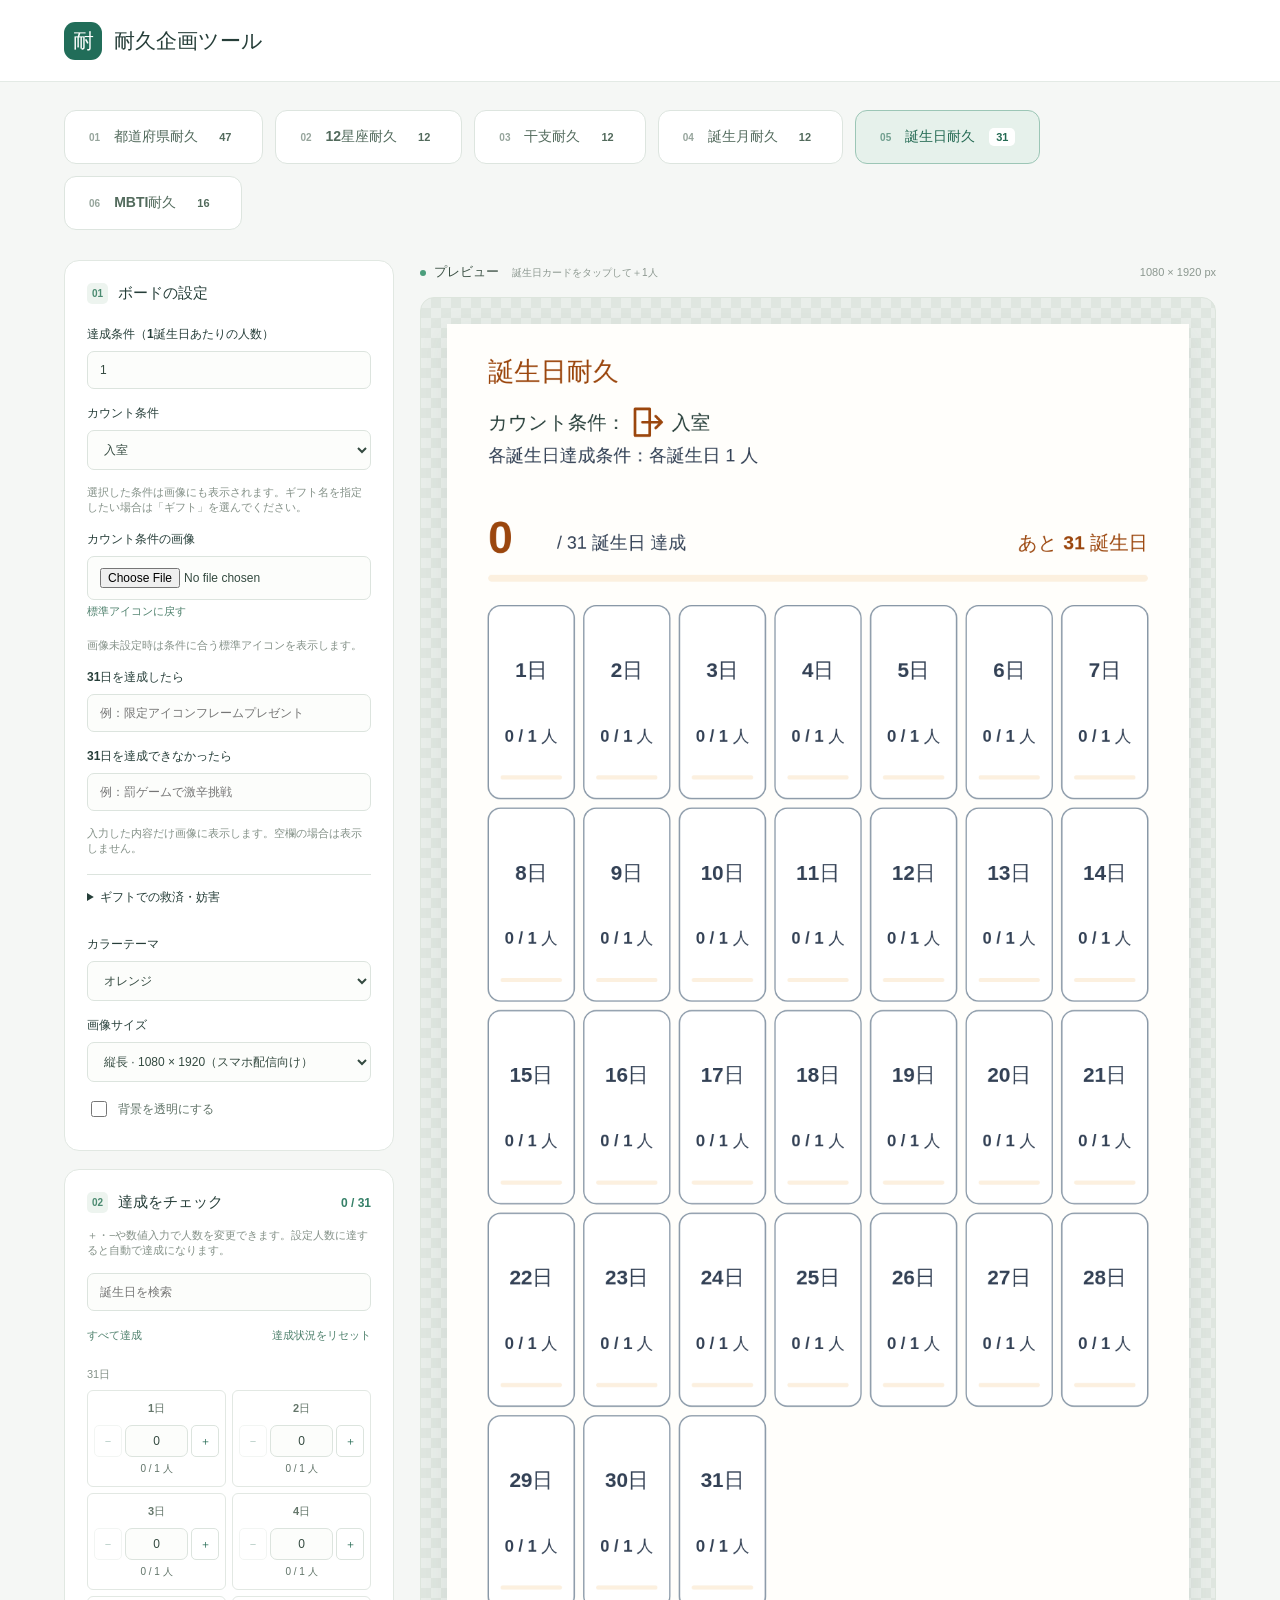
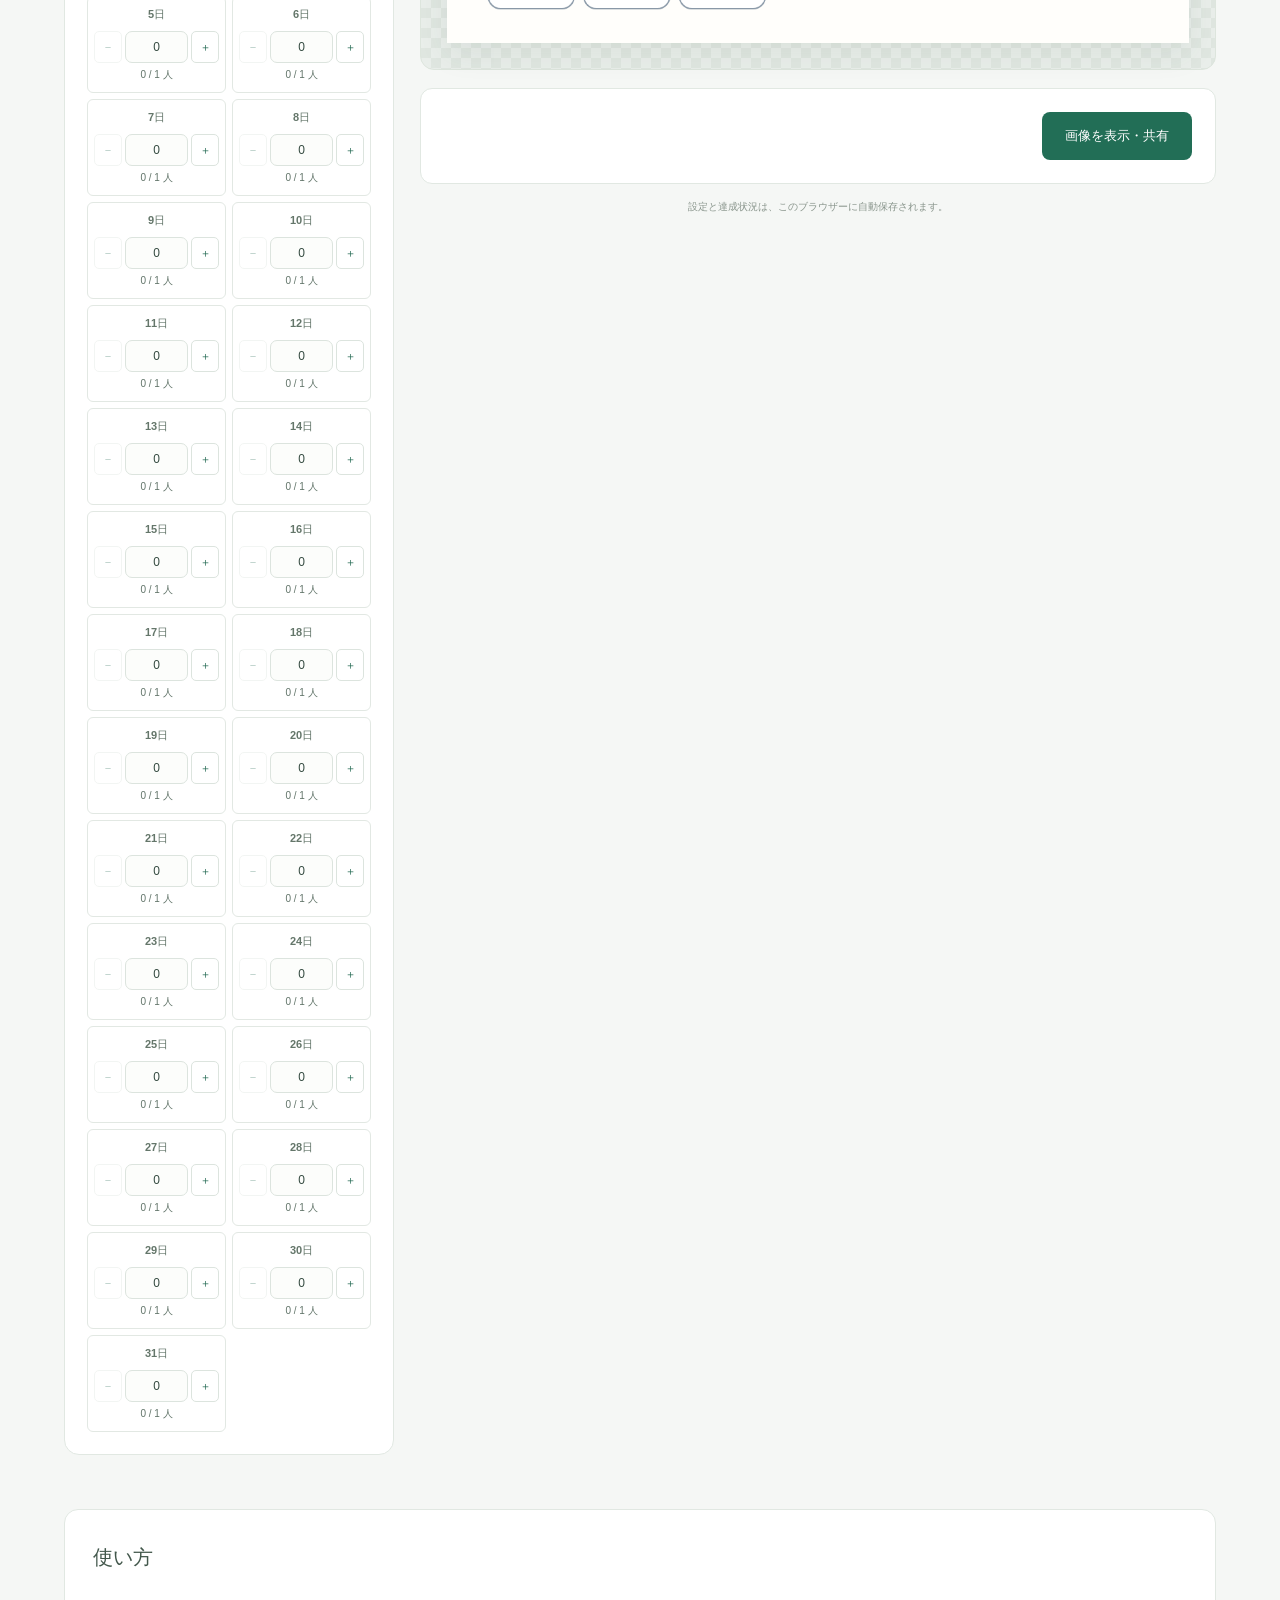
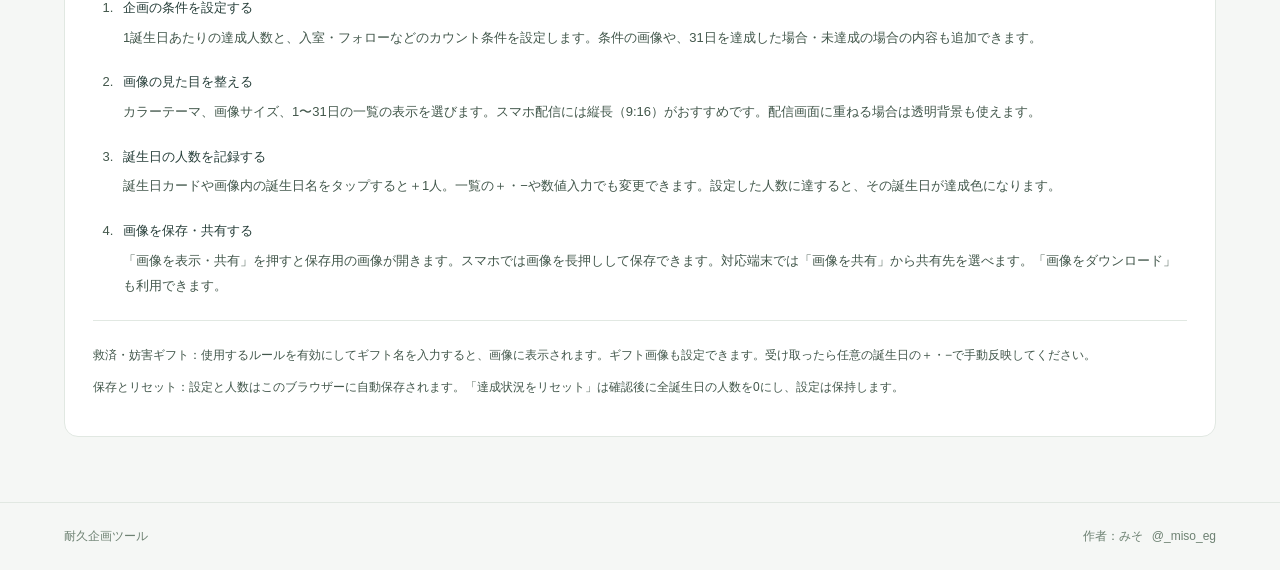
==== birthday.html @ 1b16c9ab "1〜31日の誕生日耐久を誕生月耐久の次に追加" ====
<!doctype html>
<html lang="ja">
<head>
<meta charset="utf-8"><meta name="viewport" content="width=device-width,initial-scale=1">
<meta name="description" content="配信の耐久企画に使える進捗ボードを作成して、PNG画像で保存できます。">
<title>耐久企画ツール｜誕生日耐久</title>
<link rel="stylesheet" href="./style.css?v=modes-5"><script src="./map-data.js" defer></script><script src="./app.js?v=birthday-1" defer></script>
</head>
<body data-project="birthday">
<header class="header"><a class="brand" href="./"><span class="brand-icon">耐</span>耐久企画ツール </a></header>
<main>

<nav class="projects" aria-label="耐久企画"><a class="project" href="./index.html"><span>01</span> 都道府県耐久 <b>47</b></a><a class="project" href="./zodiac.html"><span>02</span> 12星座耐久 <b>12</b></a><a class="project" href="./eto.html"><span>03</span> 干支耐久 <b>12</b></a><a class="project" href="./month.html"><span>04</span> 誕生月耐久 <b>12</b></a><a class="project active" aria-current="page" href="./birthday.html"><span>05</span> 誕生日耐久 <b>31</b></a><a class="project" href="./mbti.html"><span>06</span> MBTI耐久 <b>16</b></a></nav>
<div class="workspace">
<aside class="editor">
<section class="panel"><h2><span>01</span> ボードの設定</h2><label for="target">達成条件（1誕生日あたりの人数）</label><input id="target" type="number" min="1" max="99999" step="1" value="1"><label for="condition-preset">カウント条件</label><select id="condition-preset"><option value="入室">入室</option><option value="フォロー">フォロー</option><option value="バッジ獲得">バッジ獲得</option><option value="バッジ獲得 or 進化">バッジ獲得 or 進化</option><option value="gift">ギフト「(ギフト名)」</option><option value="custom">自由入力</option></select><div id="condition-detail" hidden><label id="condition-detail-label" for="condition">カウント条件の詳細</label><input id="condition" maxlength="80" value="入室" placeholder="カウント条件を入力"></div><p class="help">選択した条件は画像にも表示されます。ギフト名を指定したい場合は「ギフト」を選んでください。</p><label for="condition-image">カウント条件の画像</label><input id="condition-image" type="file" accept="image/png,image/jpeg,image/webp,image/gif"><button id="reset-condition-image" type="button" class="text-button">標準アイコンに戻す</button><p id="condition-image-status" class="help" role="status">画像未設定時は条件に合う標準アイコンを表示します。</p><label for="successAction">31日を達成したら</label><input id="successAction" maxlength="60" placeholder="例：限定アイコンフレームプレゼント"><label for="failureAction">31日を達成できなかったら</label><input id="failureAction" maxlength="60" placeholder="例：罰ゲームで激辛挑戦"><p class="help">入力した内容だけ画像に表示します。空欄の場合は表示しません。</p><details class="gift-settings"><summary>ギフトでの救済・妨害</summary><label class="check-label"><input id="rescueEnabled" type="checkbox">救済ギフトを表示する</label><div id="rescue-fields" hidden><label for="rescueGift">救済ギフト名</label><input id="rescueGift" maxlength="40" placeholder="例：バラ"><label for="rescue-image">救済ギフトの画像</label><input id="rescue-image" type="file" accept="image/png,image/jpeg,image/webp,image/gif"><button id="rescue-image-reset" type="button" class="text-button">画像を解除</button><p id="rescue-image-status" class="help" role="status">画像は未設定です。</p><p class="help">任意の誕生日のカウントを1増やす</p></div><label class="check-label"><input id="obstacleEnabled" type="checkbox">妨害ギフトを表示する</label><div id="obstacle-fields" hidden><label for="obstacleGift">妨害ギフト名</label><input id="obstacleGift" maxlength="40" placeholder="例：いたずらギフト"><label for="obstacle-image">妨害ギフトの画像</label><input id="obstacle-image" type="file" accept="image/png,image/jpeg,image/webp,image/gif"><button id="obstacle-image-reset" type="button" class="text-button">画像を解除</button><p id="obstacle-image-status" class="help" role="status">画像は未設定です。</p><p class="help">任意の誕生日のカウントを1減らす</p></div><p class="help">有効にしてギフト名を入力したルールだけ画像に表示します。ギフトを受け取ったら、対象の誕生日の＋・−で人数を変更してください。</p></details><div class="setting-row"><label for="theme">カラーテーマ</label><select id="theme"><option value="mint">ミントグリーン</option><option value="blue">ブルー</option><option value="pink">ピンク</option><option value="purple">パープル</option><option value="orange">オレンジ</option></select></div><label for="size">画像サイズ</label><select id="size"><option value="portrait">縦長 · 1080 × 1920（スマホ配信向け）</option><option value="square">正方形 · 1600 × 1600</option><option value="landscape">横長 · 1920 × 1080</option></select><input id="layout" type="hidden" value="map"><label class="check-label"><input id="transparent" type="checkbox">背景を透明にする</label></section>
<section class="panel prefecture-panel"><div class="section-heading"><h2><span>02</span> 達成をチェック</h2><strong id="selected-count">0 / 31</strong></div><p class="help">＋・−や数値入力で人数を変更できます。設定人数に達すると自動で達成になります。</p><input id="search" type="search" placeholder="誕生日を検索" aria-label="誕生日を検索"><div class="bulk"><button id="all" class="text-button">すべて達成</button><button id="clear" class="text-button">達成状況をリセット</button></div><div id="regions"></div><p id="no-results" hidden>該当する誕生日がありません。</p></section>
</aside>
<section class="preview-area" aria-label="画像プレビュー"><div class="preview-toolbar"><div><span class="live-dot"></span><strong>プレビュー</strong><span class="preview-hint">誕生日カードをタップして＋1人</span></div><span id="dimensions">1080 × 1920 px</span></div><div class="canvas-stage"><canvas title="誕生日カードの誕生日をタップすると1人増えます" id="board" width="1080" height="1920" aria-label="誕生日耐久の出力画像"></canvas></div><div class="export-bar"><button id="download" class="primary">画像を表示・共有</button></div><p class="local-note">設定と達成状況は、このブラウザーに自動保存されます。</p><p id="status" role="status" aria-live="polite"></p></section>
</div>
<section class="page-guide" aria-labelledby="guide-title"><h2 id="guide-title">使い方</h2><ol><li><strong>企画の条件を設定する</strong><p>1誕生日あたりの達成人数と、入室・フォローなどのカウント条件を設定します。条件の画像や、31日を達成した場合・未達成の場合の内容も追加できます。</p></li><li><strong>画像の見た目を整える</strong><p>カラーテーマ、画像サイズ、1〜31日の一覧の表示を選びます。スマホ配信には縦長（9:16）がおすすめです。配信画面に重ねる場合は透明背景も使えます。</p></li><li><strong>誕生日の人数を記録する</strong><p>誕生日カードや画像内の誕生日名をタップすると＋1人。一覧の＋・−や数値入力でも変更できます。設定した人数に達すると、その誕生日が達成色になります。</p></li><li><strong>画像を保存・共有する</strong><p>「画像を表示・共有」を押すと保存用の画像が開きます。スマホでは画像を長押しして保存できます。対応端末では「画像を共有」から共有先を選べます。「画像をダウンロード」も利用できます。</p></li></ol><div class="guide-notes"><p><strong>救済・妨害ギフト：</strong>使用するルールを有効にしてギフト名を入力すると、画像に表示されます。ギフト画像も設定できます。受け取ったら任意の誕生日の＋・−で手動反映してください。</p><p><strong>保存とリセット：</strong>設定と人数はこのブラウザーに自動保存されます。「達成状況をリセット」は確認後に全誕生日の人数を0にし、設定は保持します。</p></div></section>
</main><footer class="site-footer"><div>耐久企画ツール</div><div class="author">作者：みそ <span class="author-handle">@_miso_eg</span></div></footer>
<dialog id="crop-dialog" aria-labelledby="crop-title"><h2 id="crop-title">画像をトリミング</h2><p class="help">画像をドラッグして位置を調整し、スライダーで拡大できます。正方形の範囲を切り抜きます。</p><p class="crop-range-label" style="color:#075c40;font-size:12px;font-weight:700;margin:10px 0">緑の枠内が保存されます</p><div class="crop-frame" style="position:relative;border:2px solid #075c40;margin:8px 0 20px"><canvas id="crop-canvas" width="360" height="360" aria-label="画像の切り抜き範囲"></canvas></div><label for="crop-zoom">拡大率</label><input id="crop-zoom" type="range" min="1" max="5" step="0.01" value="1"><div class="crop-moves" aria-label="画像の位置を調整"><button type="button" id="crop-left" aria-label="画像を左へ">←</button><button type="button" id="crop-up" aria-label="画像を上へ">↑</button><button type="button" id="crop-down" aria-label="画像を下へ">↓</button><button type="button" id="crop-right" aria-label="画像を右へ">→</button><button type="button" id="crop-reset">位置をリセット</button></div><div class="image-actions"><button id="crop-apply" type="button" class="primary">この範囲で設定</button><button id="crop-cancel" type="button" class="text-button">キャンセル</button></div></dialog>
<dialog id="image-dialog" aria-labelledby="image-dialog-title"><div class="image-dialog-heading"><h2 id="image-dialog-title">画像を表示・共有</h2><button id="close-image-dialog" type="button" class="text-button">閉じる</button></div><p class="help">画像を長押しして保存できます。対応端末では「画像を共有」から保存先や共有先を選べます。</p><div class="image-actions"><button id="share-image" type="button" class="primary" hidden>画像を共有</button><a id="save-image" class="text-button">画像をダウンロード</a></div><p id="share-status" role="status" class="help"></p><img id="output-image" alt="保存・共有用の誕生日耐久画像"></dialog></body></html>
---- style.css ----
:root{font-family:"Yu Gothic UI","Meiryo",sans-serif;color:#263e39;background:#f5f7f5;font-synthesis:none}*{box-sizing:border-box}body{margin:0}button,input,select{font:inherit}button{cursor:pointer}button:focus-visible,a:focus-visible,input:focus-visible,select:focus-visible,summary:focus-visible{outline:3px solid #35a88b;outline-offset:3px}.header{height:82px;padding:0 5%;background:white;border-bottom:1px solid #e3eae5;display:flex;align-items:center;justify-content:space-between}.brand{text-decoration:none;color:#263e39;font-weight:800;font-size:21px;display:flex;gap:12px;align-items:center}.brand-icon{display:grid;place-items:center;background:#216d59;color:white;border-radius:11px;width:38px;height:38px;font-size:21px}.beta{font-size:9px;color:#798b82;letter-spacing:1.5px;margin-left:10px}.header-note{font-size:12px;color:#7d8b83}main{max-width:1440px;margin:auto;padding:45px 5% 65px}.eyebrow{font-size:11px;letter-spacing:2.5px;color:#39866d;font-weight:700}.intro h1{font-size:36px;letter-spacing:1px;margin:12px 0}.intro>p:last-child{font-size:14px;color:#74847b}.projects{display:flex;gap:12px;margin:30px 0}.project{border:1px solid #dde5df;background:#fff;padding:17px 24px;border-radius:12px;font-size:14px;font-weight:700;color:#8d9892;display:flex;align-items:center;gap:14px}.project>span{font-size:10px;opacity:.6}.project.active{background:#e6f1eb;border-color:#9cc6b6;color:#246a53}.project b{font-size:11px;background:#fff;border-radius:5px;padding:3px 7px}.project small{font-size:10px;font-weight:400}.project:disabled{cursor:default}.workspace{display:grid;grid-template-columns:330px minmax(0,1fr);gap:26px;align-items:start}.panel{background:white;border:1px solid #e1e8e2;border-radius:15px;padding:22px;margin-bottom:18px}h2{font-size:15px;margin:0 0 22px;display:flex;gap:10px;align-items:center}h2 span{font-size:10px;color:#4c8b71;background:#edf4ef;border-radius:5px;padding:5px}label{display:block;font-size:12px;font-weight:600;margin:16px 0 8px}input:not([type=checkbox]),select{width:100%;border:1px solid #dce4de;border-radius:7px;padding:11px 12px;color:#344a40;background:#fcfdfb;font-size:12px}.check-label{display:flex;align-items:center;gap:8px;font-weight:400;color:#617469}.check-label input{accent-color:#23765c;width:16px;height:16px}.section-heading{display:flex;align-items:center;justify-content:space-between}.section-heading h2{margin-bottom:0}.section-heading strong{font-size:12px;color:#368068}.help{font-size:11px;color:#849188;margin:15px 0}.bulk{display:flex;justify-content:space-between;margin:13px 0 20px}.text-button{border:0;background:none;color:#50826e;font-size:11px;padding:4px 0}.region{margin-top:18px}.region-title{font-size:11px;color:#849188;font-weight:500;margin:0 0 8px}.pref-grid{display:grid;grid-template-columns:repeat(3,1fr);gap:6px}.pref{border:1px solid #e2e8e3;border-radius:6px;padding:9px 2px;background:white;font-size:11px;color:#64766a}.pref[aria-pressed=true]{background:#e8f3ec;border-color:#9ccbb5;color:#226b51;font-weight:700}.pref[aria-pressed=true]:before{content:'✓ ';font-size:10px}.preview-area{position:sticky;top:22px}.preview-toolbar{display:flex;justify-content:space-between;align-items:center;margin:3px 0 16px;font-size:11px;color:#8b978f}.preview-toolbar strong{font-size:13px;color:#3c5145}.preview-hint{margin-left:13px;font-size:10px}.live-dot{display:inline-block;width:6px;height:6px;background:#4b9e7c;border-radius:50%;margin-right:8px}.canvas-stage{background-color:#e9eeea;background-image:linear-gradient(45deg,#dfe6e0 25%,transparent 25%),linear-gradient(-45deg,#dfe6e0 25%,transparent 25%),linear-gradient(45deg,transparent 75%,#dfe6e0 75%),linear-gradient(-45deg,transparent 75%,#dfe6e0 75%);background-size:20px 20px;background-position:0 0,0 10px,10px -10px,-10px 0;padding:26px;border:1px solid #dde5dd;border-radius:14px;min-height:360px;display:flex;justify-content:center;align-items:center}canvas{width:100%;height:auto;display:block;box-shadow:0 10px 30px #324d3a15;max-height:70vh;object-fit:contain}.export-bar{background:white;padding:23px;border:1px solid #e1e8e2;border-radius:12px;margin-top:18px;display:flex;align-items:center;justify-content:space-between;gap:15px}.export-bar strong{font-size:14px}.export-bar p{font-size:11px;color:#89958c;margin:7px 0 0}.primary{border:0;border-radius:8px;background:#226e56;color:white;font-size:13px;font-weight:700;padding:15px 23px;white-space:nowrap}.primary:hover{background:#17523f}.local-note{font-size:10px;color:#89958c;text-align:center;margin-top:16px}#status{font-size:12px;color:#287458;text-align:center;min-height:18px}.usage{font-size:12px;color:#78887b;border-top:1px solid #e1e8e2;padding:16px 0;line-height:1.8}.usage summary{cursor:pointer}footer{border-top:1px solid #e1e8e2;padding:25px 5%;font-size:12px;color:#6d8172}footer span{float:right;font-size:10px}@media(min-width:1500px){main{padding-left:35px;padding-right:35px}}@media(max-width:1050px){.workspace{grid-template-columns:285px minmax(0,1fr)}.export-bar{flex-direction:column;align-items:stretch}.primary{text-align:center}.preview-hint{display:none}.canvas-stage{padding:16px;min-height:250px}}@media(max-width:720px){.header{height:68px}.header-note,.beta{display:none}main{padding:25px 5%}.intro h1{font-size:28px}.intro>p:last-child{font-size:12px;line-height:1.8}.projects{gap:7px}.project{padding:13px 10px;font-size:11px;gap:5px;flex:1;justify-content:center}.project>span,.project b{display:none}.project small{font-size:9px}.workspace{display:flex;flex-direction:column}.editor,.preview-area{width:100%}.preview-area{position:static;order:-1}.canvas-stage{min-height:180px;padding:12px}.export-bar{flex-direction:row;padding:15px}.export-bar strong{font-size:11px}.export-bar p{display:none}.primary{padding:13px;font-size:11px}.pref-grid{grid-template-columns:repeat(4,1fr)}.pref{padding:12px 4px}.panel{padding:20px}.preview-toolbar{font-size:10px}footer span{display:none}}
/* Match the displayed canvas bounds to its bitmap for accurate map taps. */
canvas{width:auto;max-width:100%;max-height:70vh;height:auto;object-fit:initial}
.canvas-stage{min-height:0}
@media(max-width:720px){canvas{max-height:none;width:100%;height:auto}.canvas-stage{padding:10px}}
.counter-card{padding:10px 6px;cursor:default;text-align:center;min-width:0}.counter-card strong{display:block;font-size:11px}.counter-card.achieved{background:#e8f3ec;border-color:#9ccbb5;color:#226b51}.counter-controls{display:flex;align-items:center;gap:3px;margin:9px 0 5px}.counter-controls button{border:1px solid #dce4de;background:white;color:#246a53;border-radius:5px;min-width:28px;height:32px;padding:0}.counter-controls button:disabled{opacity:.35;cursor:default}.counter-controls input[type=number]{min-width:0;padding:5px 0;text-align:center;height:32px;appearance:textfield;-moz-appearance:textfield}.counter-controls input::-webkit-inner-spin-button,.counter-controls input::-webkit-outer-spin-button{-webkit-appearance:none;margin:0}.counter-progress{font-size:10px;color:#617469}.pref-grid{grid-template-columns:repeat(2,minmax(0,1fr))}@media(max-width:720px){.pref-grid{grid-template-columns:repeat(3,minmax(0,1fr))}.counter-controls button{min-width:30px;min-height:38px}.counter-controls input[type=number]{height:38px}}

/* Fill the preview width; tall images scroll naturally with the page. */
.canvas-stage canvas{width:100%;max-width:100%;height:auto;max-height:none}
.preview-area{position:static}

.export-bar{justify-content:flex-end}
#image-dialog{width:min(900px,94vw);max-height:92vh;border:1px solid #dce4de;border-radius:14px;padding:22px;color:#263e39;background:#fff;overflow:auto}
#image-dialog::backdrop{background:#172c26b3}
.image-dialog-heading{display:flex;align-items:center;justify-content:space-between;gap:16px}.image-dialog-heading h2{margin:0}
.image-actions{display:flex;align-items:center;gap:20px;margin:16px 0}
#output-image{display:block;width:100%;height:auto;background-color:#eef1ed;background-image:conic-gradient(#dbe2dd 25%,transparent 0 50%,#dbe2dd 0 75%,transparent 0);background-size:20px 20px}
.image-actions [hidden]{display:none}

.gift-settings{margin-top:18px;padding:14px 0;border-top:1px solid #dce4de;font-size:12px}.gift-settings summary{cursor:pointer;font-weight:700}.gift-settings .help{line-height:1.7}

/* Keep the project selector close to the header. */
main{padding-top:20px}.projects{margin-top:8px}
@media(max-width:720px){main{padding-top:14px}.projects{margin-top:6px}}

.page-guide{margin-top:36px;padding:28px;background:#fff;border:1px solid #e1e8e2;border-radius:14px;font-size:13px;line-height:1.9;color:#42574b}.page-guide h2{font-size:20px;margin:0 0 20px}.page-guide ol{padding-left:24px;margin:0}.page-guide li{padding-left:6px;margin-bottom:20px}.page-guide li strong{color:#263e39}.page-guide li p{margin:5px 0 0}.guide-notes{margin-top:22px;padding-top:14px;border-top:1px solid #e1e8e2;font-size:12px}.guide-notes p{margin:9px 0}.site-footer{display:flex;justify-content:space-between;gap:15px;flex-wrap:wrap;align-items:center}.site-footer .author{font-size:12px}.site-footer .author-handle{display:inline;float:none;font-size:inherit;margin-left:5px}@media(max-width:720px){.page-guide{padding:20px;font-size:12px}.page-guide h2{font-size:18px}.site-footer{align-items:flex-start;flex-direction:column;gap:8px}}

#crop-dialog{width:min(440px,94vw);max-height:94vh;overflow:auto;padding:24px;border:1px solid #dce4de;border-radius:14px;color:#263e39}#crop-dialog::backdrop{background:#172c26b3}#crop-canvas{width:100%;height:auto;max-height:none;touch-action:none;cursor:grab;background:repeating-conic-gradient(#e0e5e0 0% 25%,#fff 0% 50%) 0/20px 20px;box-shadow:none}#crop-canvas:active{cursor:grabbing}#crop-dialog input[type=range]{padding:0;accent-color:#226e56}.crop-moves{display:flex;gap:8px;flex-wrap:wrap;margin-top:16px}.crop-moves button{padding:8px 12px;background:#f5f7f5;border:1px solid #dce4de;border-radius:6px;color:#263e39}

.crop-frame{position:relative;margin:8px 0 20px;border:2px solid #075c40;background:#dce4de}

a.project{text-decoration:none;color:#526a5c}a.project:hover{border-color:#619c82;background:#f0f7f2}a.project.active{color:#246a53}

.projects{flex-wrap:wrap}@media(max-width:720px){.project{flex:0 1 auto;min-width:calc(33.333% - 5px)}}
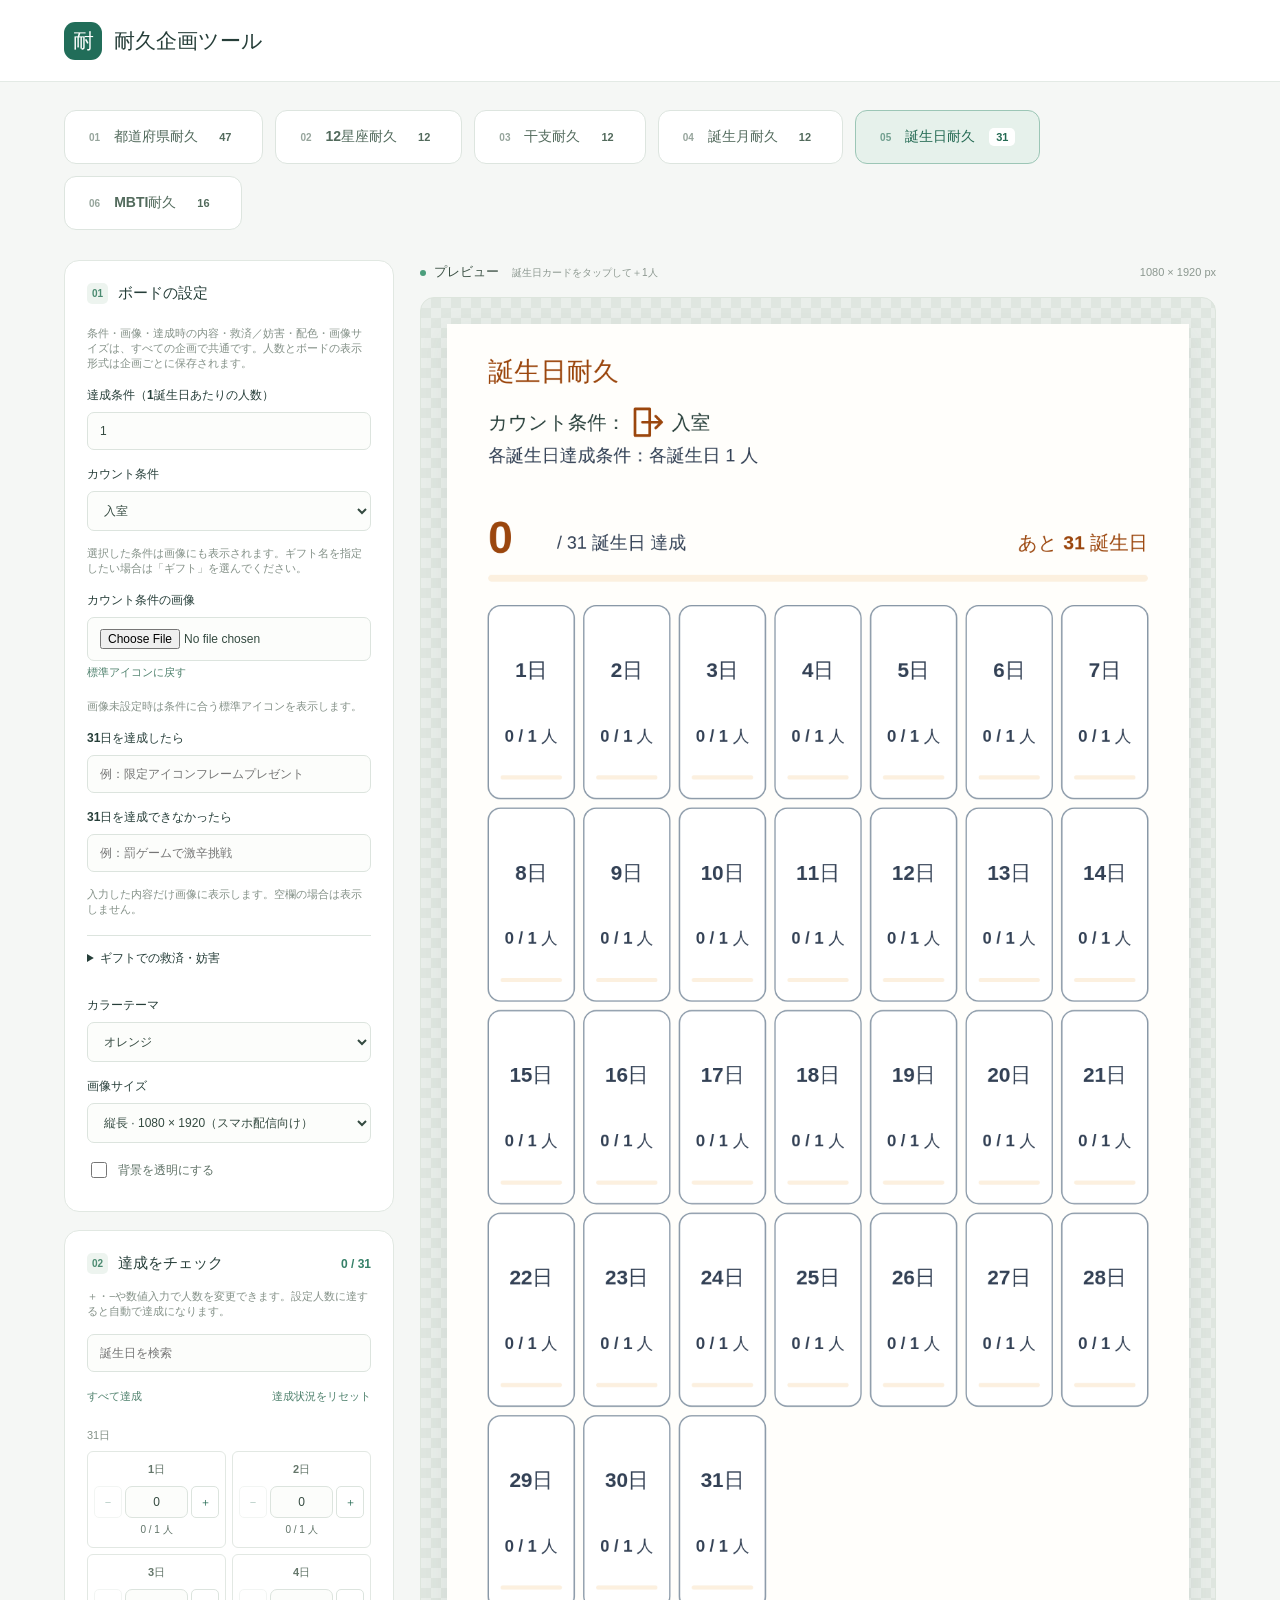
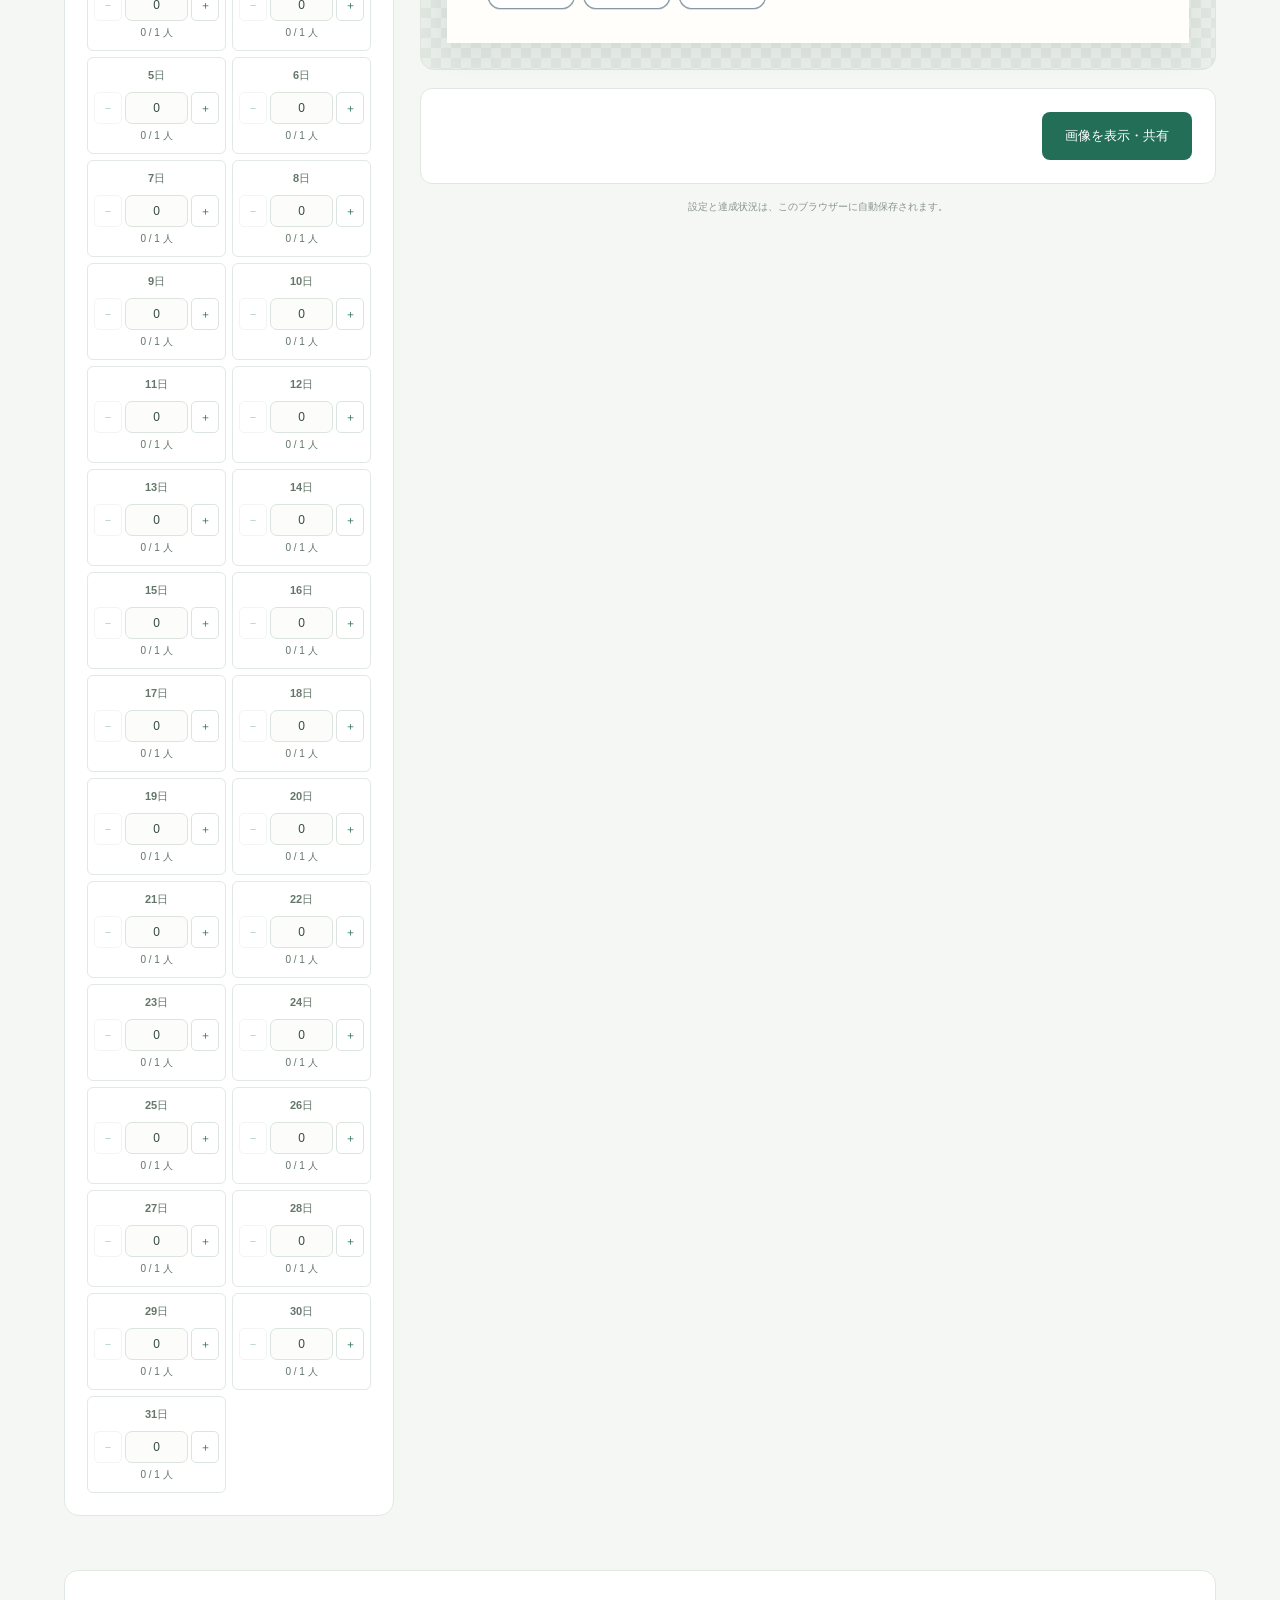
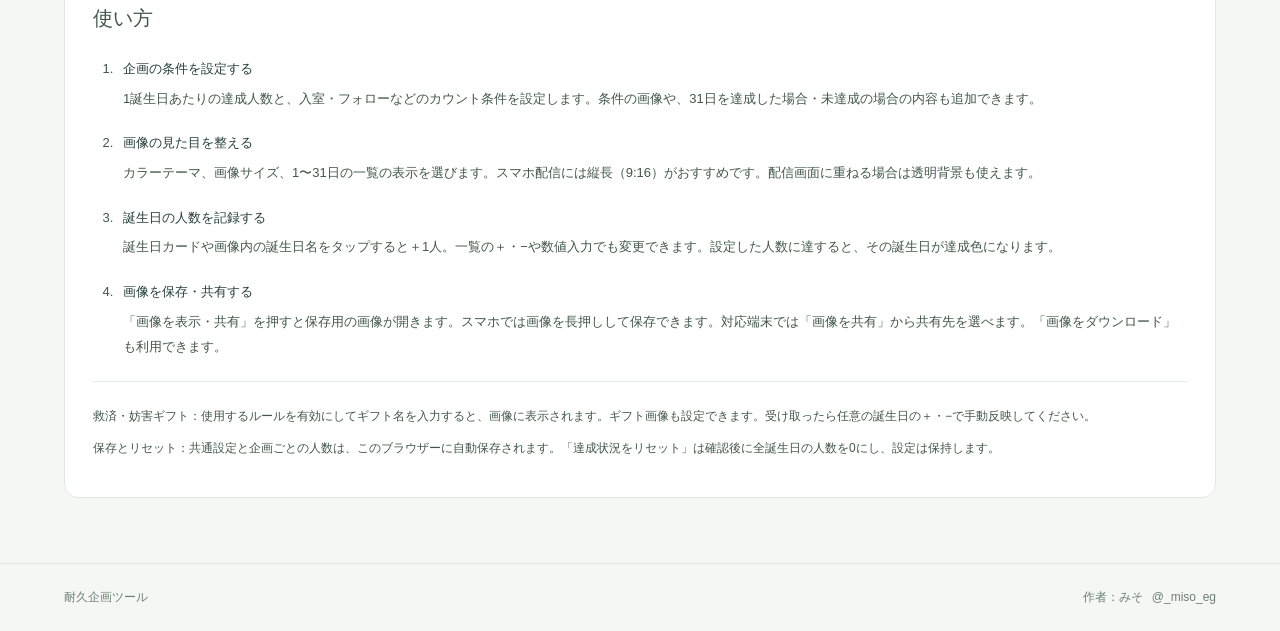
==== commit 0c6ce374: "ボードの共通設定を企画間で同期" ====
--- a/birthday.html
+++ b/birthday.html
@@ -4,7 +4,7 @@
 <meta charset="utf-8"><meta name="viewport" content="width=device-width,initial-scale=1">
 <meta name="description" content="配信の耐久企画に使える進捗ボードを作成して、PNG画像で保存できます。">
 <title>耐久企画ツール｜誕生日耐久</title>
-<link rel="stylesheet" href="./style.css?v=modes-5"><script src="./map-data.js" defer></script><script src="./app.js?v=birthday-1" defer></script>
+<link rel="stylesheet" href="./style.css?v=modes-5"><script src="./map-data.js" defer></script><script src="./app.js?v=shared-settings-1" defer></script>
 </head>
 <body data-project="birthday">
 <header class="header"><a class="brand" href="./"><span class="brand-icon">耐</span>耐久企画ツール </a></header>
@@ -13,12 +13,12 @@
 <nav class="projects" aria-label="耐久企画"><a class="project" href="./index.html"><span>01</span> 都道府県耐久 <b>47</b></a><a class="project" href="./zodiac.html"><span>02</span> 12星座耐久 <b>12</b></a><a class="project" href="./eto.html"><span>03</span> 干支耐久 <b>12</b></a><a class="project" href="./month.html"><span>04</span> 誕生月耐久 <b>12</b></a><a class="project active" aria-current="page" href="./birthday.html"><span>05</span> 誕生日耐久 <b>31</b></a><a class="project" href="./mbti.html"><span>06</span> MBTI耐久 <b>16</b></a></nav>
 <div class="workspace">
 <aside class="editor">
-<section class="panel"><h2><span>01</span> ボードの設定</h2><label for="target">達成条件（1誕生日あたりの人数）</label><input id="target" type="number" min="1" max="99999" step="1" value="1"><label for="condition-preset">カウント条件</label><select id="condition-preset"><option value="入室">入室</option><option value="フォロー">フォロー</option><option value="バッジ獲得">バッジ獲得</option><option value="バッジ獲得 or 進化">バッジ獲得 or 進化</option><option value="gift">ギフト「(ギフト名)」</option><option value="custom">自由入力</option></select><div id="condition-detail" hidden><label id="condition-detail-label" for="condition">カウント条件の詳細</label><input id="condition" maxlength="80" value="入室" placeholder="カウント条件を入力"></div><p class="help">選択した条件は画像にも表示されます。ギフト名を指定したい場合は「ギフト」を選んでください。</p><label for="condition-image">カウント条件の画像</label><input id="condition-image" type="file" accept="image/png,image/jpeg,image/webp,image/gif"><button id="reset-condition-image" type="button" class="text-button">標準アイコンに戻す</button><p id="condition-image-status" class="help" role="status">画像未設定時は条件に合う標準アイコンを表示します。</p><label for="successAction">31日を達成したら</label><input id="successAction" maxlength="60" placeholder="例：限定アイコンフレームプレゼント"><label for="failureAction">31日を達成できなかったら</label><input id="failureAction" maxlength="60" placeholder="例：罰ゲームで激辛挑戦"><p class="help">入力した内容だけ画像に表示します。空欄の場合は表示しません。</p><details class="gift-settings"><summary>ギフトでの救済・妨害</summary><label class="check-label"><input id="rescueEnabled" type="checkbox">救済ギフトを表示する</label><div id="rescue-fields" hidden><label for="rescueGift">救済ギフト名</label><input id="rescueGift" maxlength="40" placeholder="例：バラ"><label for="rescue-image">救済ギフトの画像</label><input id="rescue-image" type="file" accept="image/png,image/jpeg,image/webp,image/gif"><button id="rescue-image-reset" type="button" class="text-button">画像を解除</button><p id="rescue-image-status" class="help" role="status">画像は未設定です。</p><p class="help">任意の誕生日のカウントを1増やす</p></div><label class="check-label"><input id="obstacleEnabled" type="checkbox">妨害ギフトを表示する</label><div id="obstacle-fields" hidden><label for="obstacleGift">妨害ギフト名</label><input id="obstacleGift" maxlength="40" placeholder="例：いたずらギフト"><label for="obstacle-image">妨害ギフトの画像</label><input id="obstacle-image" type="file" accept="image/png,image/jpeg,image/webp,image/gif"><button id="obstacle-image-reset" type="button" class="text-button">画像を解除</button><p id="obstacle-image-status" class="help" role="status">画像は未設定です。</p><p class="help">任意の誕生日のカウントを1減らす</p></div><p class="help">有効にしてギフト名を入力したルールだけ画像に表示します。ギフトを受け取ったら、対象の誕生日の＋・−で人数を変更してください。</p></details><div class="setting-row"><label for="theme">カラーテーマ</label><select id="theme"><option value="mint">ミントグリーン</option><option value="blue">ブルー</option><option value="pink">ピンク</option><option value="purple">パープル</option><option value="orange">オレンジ</option></select></div><label for="size">画像サイズ</label><select id="size"><option value="portrait">縦長 · 1080 × 1920（スマホ配信向け）</option><option value="square">正方形 · 1600 × 1600</option><option value="landscape">横長 · 1920 × 1080</option></select><input id="layout" type="hidden" value="map"><label class="check-label"><input id="transparent" type="checkbox">背景を透明にする</label></section>
+<section class="panel"><h2><span>01</span> ボードの設定</h2><p class="help">条件・画像・達成時の内容・救済／妨害・配色・画像サイズは、すべての企画で共通です。人数とボードの表示形式は企画ごとに保存されます。</p><label for="target">達成条件（1誕生日あたりの人数）</label><input id="target" type="number" min="1" max="99999" step="1" value="1"><label for="condition-preset">カウント条件</label><select id="condition-preset"><option value="入室">入室</option><option value="フォロー">フォロー</option><option value="バッジ獲得">バッジ獲得</option><option value="バッジ獲得 or 進化">バッジ獲得 or 進化</option><option value="gift">ギフト「(ギフト名)」</option><option value="custom">自由入力</option></select><div id="condition-detail" hidden><label id="condition-detail-label" for="condition">カウント条件の詳細</label><input id="condition" maxlength="80" value="入室" placeholder="カウント条件を入力"></div><p class="help">選択した条件は画像にも表示されます。ギフト名を指定したい場合は「ギフト」を選んでください。</p><label for="condition-image">カウント条件の画像</label><input id="condition-image" type="file" accept="image/png,image/jpeg,image/webp,image/gif"><button id="reset-condition-image" type="button" class="text-button">標準アイコンに戻す</button><p id="condition-image-status" class="help" role="status">画像未設定時は条件に合う標準アイコンを表示します。</p><label for="successAction">31日を達成したら</label><input id="successAction" maxlength="60" placeholder="例：限定アイコンフレームプレゼント"><label for="failureAction">31日を達成できなかったら</label><input id="failureAction" maxlength="60" placeholder="例：罰ゲームで激辛挑戦"><p class="help">入力した内容だけ画像に表示します。空欄の場合は表示しません。</p><details class="gift-settings"><summary>ギフトでの救済・妨害</summary><label class="check-label"><input id="rescueEnabled" type="checkbox">救済ギフトを表示する</label><div id="rescue-fields" hidden><label for="rescueGift">救済ギフト名</label><input id="rescueGift" maxlength="40" placeholder="例：バラ"><label for="rescue-image">救済ギフトの画像</label><input id="rescue-image" type="file" accept="image/png,image/jpeg,image/webp,image/gif"><button id="rescue-image-reset" type="button" class="text-button">画像を解除</button><p id="rescue-image-status" class="help" role="status">画像は未設定です。</p><p class="help">任意の誕生日のカウントを1増やす</p></div><label class="check-label"><input id="obstacleEnabled" type="checkbox">妨害ギフトを表示する</label><div id="obstacle-fields" hidden><label for="obstacleGift">妨害ギフト名</label><input id="obstacleGift" maxlength="40" placeholder="例：いたずらギフト"><label for="obstacle-image">妨害ギフトの画像</label><input id="obstacle-image" type="file" accept="image/png,image/jpeg,image/webp,image/gif"><button id="obstacle-image-reset" type="button" class="text-button">画像を解除</button><p id="obstacle-image-status" class="help" role="status">画像は未設定です。</p><p class="help">任意の誕生日のカウントを1減らす</p></div><p class="help">有効にしてギフト名を入力したルールだけ画像に表示します。ギフトを受け取ったら、対象の誕生日の＋・−で人数を変更してください。</p></details><div class="setting-row"><label for="theme">カラーテーマ</label><select id="theme"><option value="mint">ミントグリーン</option><option value="blue">ブルー</option><option value="pink">ピンク</option><option value="purple">パープル</option><option value="orange">オレンジ</option></select></div><label for="size">画像サイズ</label><select id="size"><option value="portrait">縦長 · 1080 × 1920（スマホ配信向け）</option><option value="square">正方形 · 1600 × 1600</option><option value="landscape">横長 · 1920 × 1080</option></select><input id="layout" type="hidden" value="map"><label class="check-label"><input id="transparent" type="checkbox">背景を透明にする</label></section>
 <section class="panel prefecture-panel"><div class="section-heading"><h2><span>02</span> 達成をチェック</h2><strong id="selected-count">0 / 31</strong></div><p class="help">＋・−や数値入力で人数を変更できます。設定人数に達すると自動で達成になります。</p><input id="search" type="search" placeholder="誕生日を検索" aria-label="誕生日を検索"><div class="bulk"><button id="all" class="text-button">すべて達成</button><button id="clear" class="text-button">達成状況をリセット</button></div><div id="regions"></div><p id="no-results" hidden>該当する誕生日がありません。</p></section>
 </aside>
 <section class="preview-area" aria-label="画像プレビュー"><div class="preview-toolbar"><div><span class="live-dot"></span><strong>プレビュー</strong><span class="preview-hint">誕生日カードをタップして＋1人</span></div><span id="dimensions">1080 × 1920 px</span></div><div class="canvas-stage"><canvas title="誕生日カードの誕生日をタップすると1人増えます" id="board" width="1080" height="1920" aria-label="誕生日耐久の出力画像"></canvas></div><div class="export-bar"><button id="download" class="primary">画像を表示・共有</button></div><p class="local-note">設定と達成状況は、このブラウザーに自動保存されます。</p><p id="status" role="status" aria-live="polite"></p></section>
 </div>
-<section class="page-guide" aria-labelledby="guide-title"><h2 id="guide-title">使い方</h2><ol><li><strong>企画の条件を設定する</strong><p>1誕生日あたりの達成人数と、入室・フォローなどのカウント条件を設定します。条件の画像や、31日を達成した場合・未達成の場合の内容も追加できます。</p></li><li><strong>画像の見た目を整える</strong><p>カラーテーマ、画像サイズ、1〜31日の一覧の表示を選びます。スマホ配信には縦長（9:16）がおすすめです。配信画面に重ねる場合は透明背景も使えます。</p></li><li><strong>誕生日の人数を記録する</strong><p>誕生日カードや画像内の誕生日名をタップすると＋1人。一覧の＋・−や数値入力でも変更できます。設定した人数に達すると、その誕生日が達成色になります。</p></li><li><strong>画像を保存・共有する</strong><p>「画像を表示・共有」を押すと保存用の画像が開きます。スマホでは画像を長押しして保存できます。対応端末では「画像を共有」から共有先を選べます。「画像をダウンロード」も利用できます。</p></li></ol><div class="guide-notes"><p><strong>救済・妨害ギフト：</strong>使用するルールを有効にしてギフト名を入力すると、画像に表示されます。ギフト画像も設定できます。受け取ったら任意の誕生日の＋・−で手動反映してください。</p><p><strong>保存とリセット：</strong>設定と人数はこのブラウザーに自動保存されます。「達成状況をリセット」は確認後に全誕生日の人数を0にし、設定は保持します。</p></div></section>
+<section class="page-guide" aria-labelledby="guide-title"><h2 id="guide-title">使い方</h2><ol><li><strong>企画の条件を設定する</strong><p>1誕生日あたりの達成人数と、入室・フォローなどのカウント条件を設定します。条件の画像や、31日を達成した場合・未達成の場合の内容も追加できます。</p></li><li><strong>画像の見た目を整える</strong><p>カラーテーマ、画像サイズ、1〜31日の一覧の表示を選びます。スマホ配信には縦長（9:16）がおすすめです。配信画面に重ねる場合は透明背景も使えます。</p></li><li><strong>誕生日の人数を記録する</strong><p>誕生日カードや画像内の誕生日名をタップすると＋1人。一覧の＋・−や数値入力でも変更できます。設定した人数に達すると、その誕生日が達成色になります。</p></li><li><strong>画像を保存・共有する</strong><p>「画像を表示・共有」を押すと保存用の画像が開きます。スマホでは画像を長押しして保存できます。対応端末では「画像を共有」から共有先を選べます。「画像をダウンロード」も利用できます。</p></li></ol><div class="guide-notes"><p><strong>救済・妨害ギフト：</strong>使用するルールを有効にしてギフト名を入力すると、画像に表示されます。ギフト画像も設定できます。受け取ったら任意の誕生日の＋・−で手動反映してください。</p><p><strong>保存とリセット：</strong>共通設定と企画ごとの人数は、このブラウザーに自動保存されます。「達成状況をリセット」は確認後に全誕生日の人数を0にし、設定は保持します。</p></div></section>
 </main><footer class="site-footer"><div>耐久企画ツール</div><div class="author">作者：みそ <span class="author-handle">@_miso_eg</span></div></footer>
 <dialog id="crop-dialog" aria-labelledby="crop-title"><h2 id="crop-title">画像をトリミング</h2><p class="help">画像をドラッグして位置を調整し、スライダーで拡大できます。正方形の範囲を切り抜きます。</p><p class="crop-range-label" style="color:#075c40;font-size:12px;font-weight:700;margin:10px 0">緑の枠内が保存されます</p><div class="crop-frame" style="position:relative;border:2px solid #075c40;margin:8px 0 20px"><canvas id="crop-canvas" width="360" height="360" aria-label="画像の切り抜き範囲"></canvas></div><label for="crop-zoom">拡大率</label><input id="crop-zoom" type="range" min="1" max="5" step="0.01" value="1"><div class="crop-moves" aria-label="画像の位置を調整"><button type="button" id="crop-left" aria-label="画像を左へ">←</button><button type="button" id="crop-up" aria-label="画像を上へ">↑</button><button type="button" id="crop-down" aria-label="画像を下へ">↓</button><button type="button" id="crop-right" aria-label="画像を右へ">→</button><button type="button" id="crop-reset">位置をリセット</button></div><div class="image-actions"><button id="crop-apply" type="button" class="primary">この範囲で設定</button><button id="crop-cancel" type="button" class="text-button">キャンセル</button></div></dialog>
 <dialog id="image-dialog" aria-labelledby="image-dialog-title"><div class="image-dialog-heading"><h2 id="image-dialog-title">画像を表示・共有</h2><button id="close-image-dialog" type="button" class="text-button">閉じる</button></div><p class="help">画像を長押しして保存できます。対応端末では「画像を共有」から保存先や共有先を選べます。</p><div class="image-actions"><button id="share-image" type="button" class="primary" hidden>画像を共有</button><a id="save-image" class="text-button">画像をダウンロード</a></div><p id="share-status" role="status" class="help"></p><img id="output-image" alt="保存・共有用の誕生日耐久画像"></dialog></body></html>
